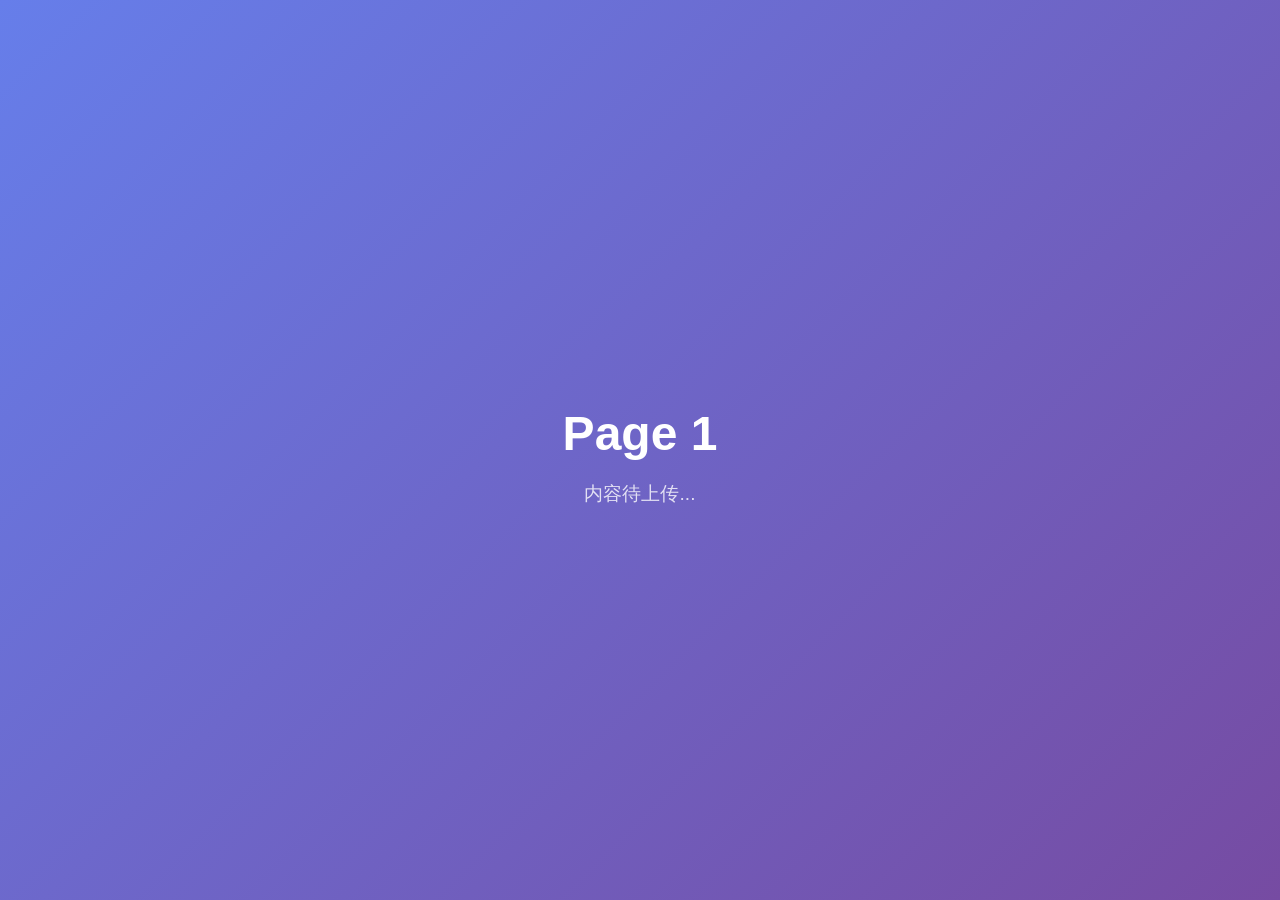
==== index-1.html @ 30d3187c "Add 5 placeholder pages" ====
<!DOCTYPE html>
<html lang="zh-CN">
<head>
    <meta charset="UTF-8">
    <meta name="viewport" content="width=device-width, initial-scale=1.0">
    <title>Page 1</title>
    <style>
        body {
            font-family: 'Segoe UI', 'PingFang SC', sans-serif;
            display: flex;
            justify-content: center;
            align-items: center;
            min-height: 100vh;
            margin: 0;
            background: linear-gradient(135deg, #667eea 0%, #764ba2 100%);
            color: white;
        }
        .container {
            text-align: center;
        }
        h1 {
            font-size: 3rem;
            margin-bottom: 1rem;
        }
        p {
            font-size: 1.2rem;
            opacity: 0.8;
        }
    </style>
</head>
<body>
    <div class="container">
        <h1>Page 1</h1>
        <p>内容待上传...</p>
    </div>
</body>
</html>
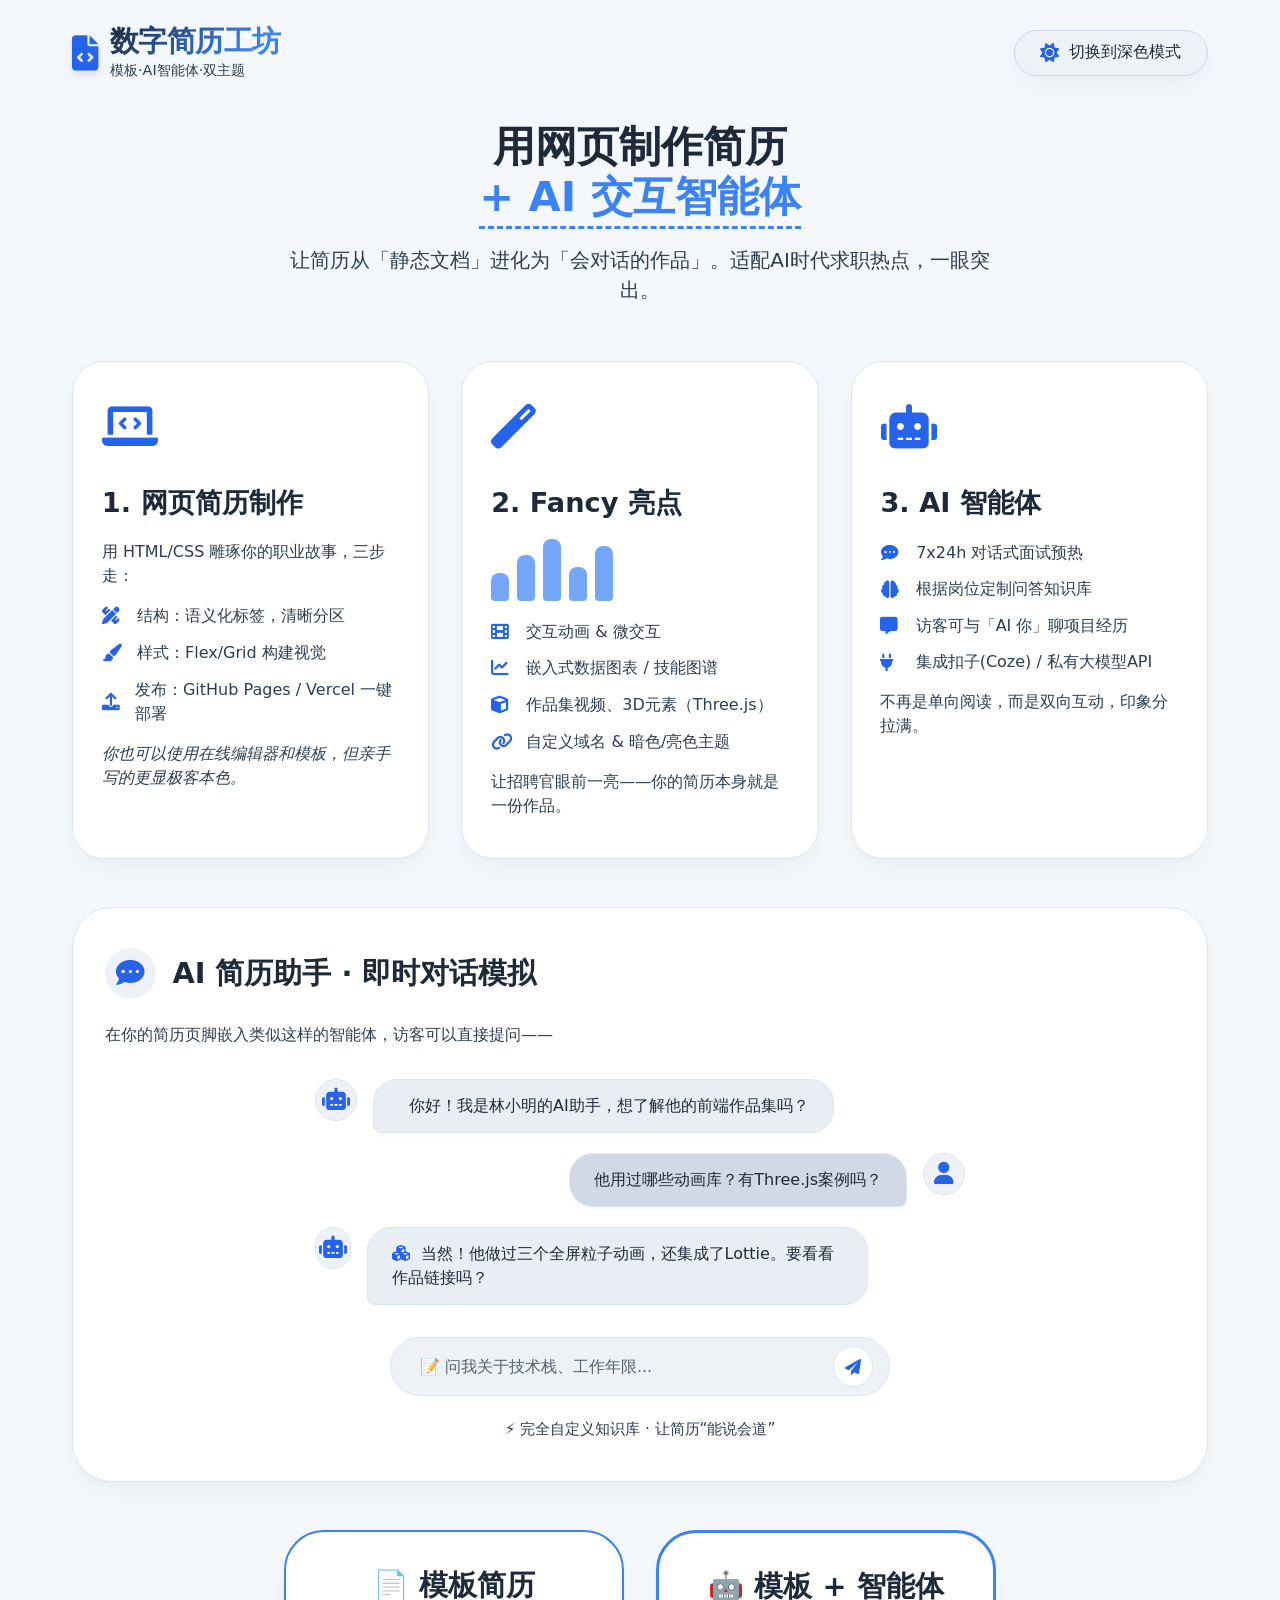
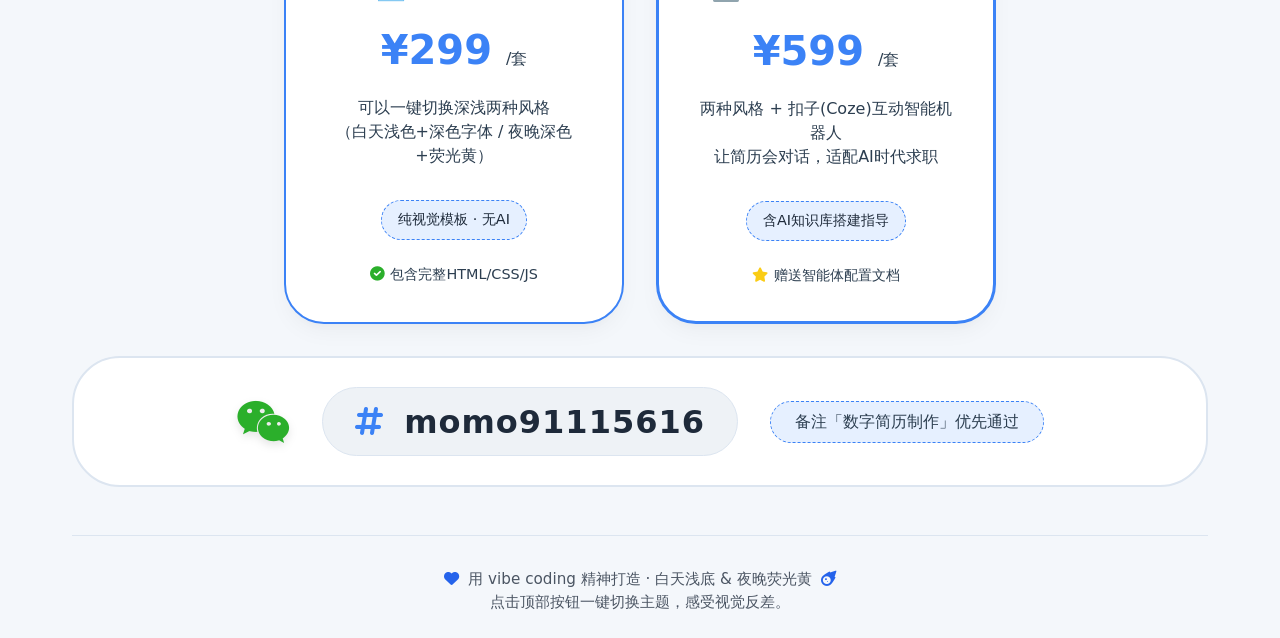
==== commit c88b58d7: "Update index-1.html" ====
--- a/index-1.html
+++ b/index-1.html
@@ -1,37 +1,663 @@
 <!DOCTYPE html>
-<html lang="zh-CN">
+<html lang="en">
 <head>
     <meta charset="UTF-8">
     <meta name="viewport" content="width=device-width, initial-scale=1.0">
-    <title>Page 1</title>
+    <title>数字简历工坊 · 网页模板 + AI智能体</title>
+    <!-- Font Awesome 6 (免费图标) -->
+    <link rel="stylesheet" href="https://cdnjs.cloudflare.com/ajax/libs/font-awesome/6.0.0-beta3/css/all.min.css">
     <style>
+        * {
+            margin: 0;
+            padding: 0;
+            box-sizing: border-box;
+            transition: background-color 0.3s ease, color 0.2s ease, border-color 0.2s ease, box-shadow 0.2s ease;
+        }
+
+        /* 两套主题变量 — 白天 & 夜晚（荧光黄）完全沿用第一版 */
+        body.theme-light {
+            --bg-body: #f4f7fb;
+            --bg-card: #ffffff;
+            --text-primary: #1e2a3a;
+            --text-secondary: #2c3e50;
+            --border-light: #dce5f0;
+            --accent-soft: #3b82f6;
+            --shadow: 0 10px 25px -5px rgba(0,0,0,0.05), 0 8px 10px -6px rgba(0,0,0,0.02);
+            --btn-bg: #eef2f6;
+            --btn-border: #cbd5e1;
+            --btn-hover: #e2e8f0;
+            --message-left: #e9eef4;
+            --message-right: #d1d9e6;
+            --icon-color: #2563eb;
+            --footer-text: #4b5563;
+            --chart-bar: #3b82f6;
+            --price-badge-bg: #e6f0ff;
+        }
+
+        body.theme-dark {
+            --bg-body: #0d1117;           /* 深色底 */
+            --bg-card: #161c24;           /* 卡片稍亮 */
+            --text-primary: #ffff66;       /* 荧光黄主字体 */
+            --text-secondary: #ffffb0;      /* 柔和荧光黄辅助 */
+            --border-light: #2d3748;
+            --accent-soft: #facc15;        /* 金 */
+            --shadow: 0 20px 30px -10px rgba(0,0,0,0.7);
+            --btn-bg: #1f2a3f;
+            --btn-border: #3e4c5d;
+            --btn-hover: #2b3b55;
+            --message-left: #1e2a3a;
+            --message-right: #2a384b;
+            --icon-color: #ffe066;
+            --footer-text: #c0c5cc;
+            --chart-bar: #ffe066;
+            --price-badge-bg: #2a384b;
+        }
+
         body {
-            font-family: 'Segoe UI', 'PingFang SC', sans-serif;
-            display: flex;
+            font-family: 'Inter', system-ui, -apple-system, BlinkMacSystemFont, 'Segoe UI', Roboto, sans-serif;
+            background-color: var(--bg-body);
+            color: var(--text-primary);
+            line-height: 1.5;
+            min-height: 100vh;
+            display: flex;
+            flex-direction: column;
+        }
+
+        .container {
+            max-width: 1200px;
+            margin: 0 auto;
+            padding: 1.5rem 2rem;
+            width: 100%;
+        }
+
+        /* 头部 (和第一版相同) */
+        .navbar {
+            display: flex;
+            justify-content: space-between;
+            align-items: center;
+            flex-wrap: wrap;
+            gap: 1.5rem;
+            margin-bottom: 2rem;
+        }
+
+        .logo-area {
+            display: flex;
+            align-items: center;
+            gap: 0.75rem;
+        }
+
+        .logo-icon {
+            font-size: 2.2rem;
+            color: var(--icon-color);
+            filter: drop-shadow(0 4px 4px rgba(0,0,0,0.1));
+        }
+
+        .logo-text h1 {
+            font-size: 1.8rem;
+            font-weight: 700;
+            letter-spacing: -0.02em;
+            background: linear-gradient(135deg, var(--text-primary) 0%, var(--accent-soft) 80%);
+            -webkit-background-clip: text;
+            -webkit-text-fill-color: transparent;
+            background-clip: text;
+            line-height: 1.2;
+        }
+
+        .logo-text p {
+            font-size: 0.9rem;
+            color: var(--text-secondary);
+            margin-top: 0.1rem;
+        }
+
+        /* 一键切换按钮 */
+        .theme-toggle-btn {
+            background: var(--btn-bg);
+            border: 1px solid var(--btn-border);
+            color: var(--text-primary);
+            padding: 0.7rem 1.6rem;
+            border-radius: 60px;
+            font-size: 1rem;
+            font-weight: 500;
+            cursor: pointer;
+            display: flex;
+            align-items: center;
+            gap: 10px;
+            box-shadow: var(--shadow);
+            backdrop-filter: blur(4px);
+            transition: all 0.2s;
+        }
+
+        .theme-toggle-btn i {
+            font-size: 1.2rem;
+            color: var(--icon-color);
+        }
+
+        .theme-toggle-btn:hover {
+            background: var(--btn-hover);
+            transform: scale(1.02);
+            border-color: var(--accent-soft);
+        }
+
+        /* 引言区 */
+        .hero {
+            text-align: center;
+            margin: 2.5rem 0 3.5rem;
+        }
+
+        .hero h2 {
+            font-size: 2.6rem;
+            font-weight: 800;
+            line-height: 1.2;
+            margin-bottom: 1rem;
+            color: var(--text-primary);
+        }
+
+        .hero .highlight {
+            color: var(--accent-soft);
+            border-bottom: 3px dashed var(--accent-soft);
+            display: inline-block;
+            padding-bottom: 4px;
+        }
+
+        .hero p {
+            font-size: 1.25rem;
+            max-width: 700px;
+            margin: 0 auto;
+            color: var(--text-secondary);
+        }
+
+        /* 三个核心卡片 (第一版的三块内容) */
+        .features-grid {
+            display: grid;
+            grid-template-columns: repeat(auto-fit, minmax(280px, 1fr));
+            gap: 2rem;
+            margin: 3rem 0 2.5rem;
+        }
+
+        .card {
+            background: var(--bg-card);
+            padding: 2rem 1.8rem;
+            border-radius: 32px;
+            border: 1px solid var(--border-light);
+            box-shadow: var(--shadow);
+            backdrop-filter: blur(2px);
+            transition: transform 0.2s;
+        }
+
+        .card:hover {
+            transform: translateY(-6px);
+        }
+
+        .card-icon {
+            font-size: 2.8rem;
+            color: var(--icon-color);
+            margin-bottom: 1.4rem;
+        }
+
+        .card h3 {
+            font-size: 1.7rem;
+            font-weight: 600;
+            margin-bottom: 1rem;
+            color: var(--text-primary);
+        }
+
+        .card p, .card li {
+            color: var(--text-secondary);
+            margin-bottom: 0.5rem;
+        }
+
+        .card ul {
+            list-style-type: none;
+            margin-top: 1rem;
+        }
+
+        .card li {
+            display: flex;
+            align-items: center;
+            gap: 0.7rem;
+            margin-bottom: 0.8rem;
+        }
+
+        .card li i {
+            color: var(--icon-color);
+            font-size: 1.1rem;
+            width: 1.5rem;
+        }
+
+        /* 小型图表 (装饰第二卡片，可选) */
+        .mini-chart {
+            display: flex;
+            align-items: flex-end;
+            gap: 8px;
+            margin: 1rem 0 1.2rem;
+            height: 60px;
+        }
+        .mini-chart .bar {
+            width: 18px;
+            background: var(--chart-bar);
+            border-radius: 8px 8px 4px 4px;
+            opacity: 0.7;
+        }
+        .mini-chart .bar:nth-child(1) { height: 28px; }
+        .mini-chart .bar:nth-child(2) { height: 46px; }
+        .mini-chart .bar:nth-child(3) { height: 62px; }
+        .mini-chart .bar:nth-child(4) { height: 34px; }
+        .mini-chart .bar:nth-child(5) { height: 55px; }
+
+        /* AI模拟对话区 (来自第一版) */
+        .ai-demo-section {
+            background: var(--bg-card);
+            border-radius: 2.5rem;
+            padding: 2.5rem 2rem;
+            margin: 3rem 0 2rem;
+            border: 1px solid var(--border-light);
+            box-shadow: var(--shadow);
+        }
+
+        .ai-demo-title {
+            display: flex;
+            align-items: center;
+            gap: 1rem;
+            font-size: 1.8rem;
+            font-weight: 650;
+            margin-bottom: 1.5rem;
+            color: var(--text-primary);
+        }
+
+        .ai-demo-title i {
+            color: var(--icon-color);
+            background: var(--btn-bg);
+            padding: 0.7rem;
+            border-radius: 50%;
+        }
+
+        .chat-simulation {
+            display: flex;
+            flex-direction: column;
+            gap: 1.2rem;
+            max-width: 650px;
+            margin: 2rem auto 0.5rem;
+        }
+
+        .message {
+            display: flex;
+            align-items: flex-start;
+            gap: 1rem;
+            max-width: 85%;
+        }
+
+        .message.left {
+            align-self: flex-start;
+        }
+
+        .message.right {
+            align-self: flex-end;
+            flex-direction: row-reverse;
+        }
+
+        .avatar {
+            background: var(--btn-bg);
+            border-radius: 40px;
+            width: 42px;
+            height: 42px;
+            display: flex;
+            align-items: center;
             justify-content: center;
-            align-items: center;
-            min-height: 100vh;
-            margin: 0;
-            background: linear-gradient(135deg, #667eea 0%, #764ba2 100%);
-            color: white;
-        }
-        .container {
+            font-size: 1.4rem;
+            color: var(--icon-color);
+            border: 1px solid var(--border-light);
+        }
+
+        .bubble {
+            background: var(--message-left);
+            padding: 0.9rem 1.5rem;
+            border-radius: 24px 24px 24px 8px;
+            color: var(--text-primary);
+            border: 1px solid var(--border-light);
+            box-shadow: 0 4px 8px rgba(0,0,0,0.02);
+            font-size: 1rem;
+            line-height: 1.5;
+        }
+
+        .message.right .bubble {
+            background: var(--message-right);
+            border-radius: 24px 24px 8px 24px;
+        }
+
+        .bubble i {
+            margin-right: 6px;
+            color: var(--icon-color);
+        }
+
+        .input-demo {
+            margin-top: 2rem;
+            display: flex;
+            align-items: center;
+            background: var(--btn-bg);
+            border-radius: 60px;
+            border: 1px solid var(--border-light);
+            padding: 0.5rem 1rem 0.5rem 1.8rem;
+            max-width: 500px;
+            margin-left: auto;
+            margin-right: auto;
+        }
+
+        .input-demo span {
+            color: var(--text-secondary);
+            opacity: 0.8;
+            font-size: 1rem;
+            flex: 1;
+        }
+
+        .input-demo i {
+            background: var(--bg-card);
+            padding: 0.7rem;
+            border-radius: 50%;
+            color: var(--icon-color);
+            border: 1px solid var(--border-light);
+        }
+
+        /* ========== 新增价格卡片 (来自最后一版) ========= */
+        .pricing-row {
+            display: flex;
+            flex-wrap: wrap;
+            gap: 2rem;
+            justify-content: center;
+            margin: 3rem 0 2rem;
+        }
+
+        .price-card {
+            background: var(--bg-card);
+            border-radius: 2.5rem;
+            padding: 2rem 2rem 2.2rem;
+            flex: 1 1 260px;
+            max-width: 340px;
+            border: 2px solid var(--accent-soft);
+            box-shadow: var(--shadow);
             text-align: center;
         }
-        h1 {
+
+        .price-card h3 {
+            font-size: 1.8rem;
+            font-weight: 700;
+            color: var(--text-primary);
+            margin-bottom: 0.8rem;
+        }
+
+        .price-tag {
+            font-size: 2.5rem;
+            font-weight: 800;
+            color: var(--accent-soft);
+            margin: 0.5rem 0;
+        }
+        .price-tag small {
+            font-size: 1rem;
+            font-weight: 400;
+            color: var(--text-secondary);
+        }
+
+        .price-desc {
+            color: var(--text-secondary);
+            font-size: 1rem;
+            margin: 1rem 0 1.5rem;
+            padding: 0 0.5rem;
+        }
+
+        .price-badge {
+            background: var(--price-badge-bg);
+            border: 1px dashed var(--accent-soft);
+            border-radius: 40px;
+            padding: 0.5rem 1rem;
+            color: var(--text-primary);
+            font-size: 0.9rem;
+            display: inline-block;
+            margin: 0.5rem 0;
+        }
+
+        .price-note {
+            color: var(--text-secondary);
+            font-size: 0.9rem;
+            margin-top: 1rem;
+            display: flex;
+            align-items: center;
+            justify-content: center;
+            gap: 0.4rem;
+        }
+        .price-note i {
+            color: var(--icon-color);
+        }
+
+        /* 联系方式区块 */
+        .contact-block {
+            background: var(--bg-card);
+            border-radius: 3rem;
+            padding: 1.8rem 2rem;
+            margin: 2rem 0 3rem;
+            border: 2px solid var(--border-light);
+            display: flex;
+            flex-wrap: wrap;
+            align-items: center;
+            justify-content: center;
+            gap: 2rem;
+        }
+
+        .wechat-icon {
             font-size: 3rem;
-            margin-bottom: 1rem;
-        }
-        p {
-            font-size: 1.2rem;
-            opacity: 0.8;
+            color: #2baf2b;
+            filter: drop-shadow(0 4px 4px rgba(0,0,0,0.1));
+        }
+
+        .contact-text {
+            font-size: 2rem;
+            font-weight: 700;
+            background: var(--btn-bg);
+            padding: 0.6rem 2rem;
+            border-radius: 60px;
+            border: 1px solid var(--border-light);
+            color: var(--text-primary);
+            letter-spacing: 1px;
+        }
+
+        .contact-text i {
+            color: var(--accent-soft);
+            margin-right: 8px;
+        }
+
+        .contact-remark {
+            background: var(--price-badge-bg);
+            border-radius: 60px;
+            padding: 0.5rem 1.5rem;
+            color: var(--text-secondary);
+            border: 1px dashed var(--accent-soft);
+            font-size: 1rem;
+        }
+
+        /* 页脚 (沿用) */
+        .footer-note {
+            margin-top: 3rem;
+            text-align: center;
+            color: var(--footer-text);
+            border-top: 1px solid var(--border-light);
+            padding-top: 2rem;
+            font-size: 0.95rem;
+        }
+
+        .footer-note i {
+            color: var(--icon-color);
+            margin: 0 4px;
+        }
+
+        @media (max-width: 600px) {
+            .navbar { flex-direction: column; align-items: flex-start; }
+            .hero h2 { font-size: 2rem; }
+            .container { padding: 1rem 1.2rem; }
+            .contact-text { font-size: 1.4rem; }
         }
     </style>
 </head>
-<body>
+<body class="theme-light">
     <div class="container">
-        <h1>Page 1</h1>
-        <p>内容待上传...</p>
+        <!-- 头部 (第一版) -->
+        <div class="navbar">
+            <div class="logo-area">
+                <i class="fas fa-file-code logo-icon"></i>
+                <div class="logo-text">
+                    <h1>数字简历工坊</h1>
+                    <p>模板·AI智能体·双主题</p>
+                </div>
+            </div>
+            <button class="theme-toggle-btn" id="themeToggleBtn">
+                <i class="fas fa-sun"></i> 切换到深色模式
+            </button>
+        </div>
+
+        <!-- 英雄区 (第一版文案) -->
+        <div class="hero">
+            <h2>
+                用网页制作简历 <br>
+                <span class="highlight">+ AI 交互智能体</span>
+            </h2>
+            <p>让简历从「静态文档」进化为「会对话的作品」。适配AI时代求职热点，一眼突出。</p>
+        </div>
+
+        <!-- 三个核心卡片 (完全复用第一版内容) -->
+        <div class="features-grid">
+            <!-- 卡片 1: 怎么用网页制作简历 -->
+            <div class="card">
+                <div class="card-icon"><i class="fas fa-laptop-code"></i></div>
+                <h3>1. 网页简历制作</h3>
+                <p>用 HTML/CSS 雕琢你的职业故事，三步走：</p>
+                <ul>
+                    <li><i class="fas fa-pencil-ruler"></i> 结构：语义化标签，清晰分区</li>
+                    <li><i class="fas fa-paint-brush"></i> 样式：Flex/Grid 构建视觉</li>
+                    <li><i class="fas fa-upload"></i> 发布：GitHub Pages / Vercel 一键部署</li>
+                </ul>
+                <p style="margin-top: 1rem; font-style: italic;">你也可以使用在线编辑器和模板，但亲手写的更显极客本色。</p>
+            </div>
+
+            <!-- 卡片 2: 网页简历fancy之处 (加了迷你柱状图装饰) -->
+            <div class="card">
+                <div class="card-icon"><i class="fas fa-magic"></i></div>
+                <h3>2. Fancy 亮点</h3>
+                <div class="mini-chart">
+                    <div class="bar"></div><div class="bar"></div><div class="bar"></div><div class="bar"></div><div class="bar"></div>
+                </div>
+                <ul>
+                    <li><i class="fas fa-film"></i> 交互动画 & 微交互</li>
+                    <li><i class="fas fa-chart-line"></i> 嵌入式数据图表 / 技能图谱</li>
+                    <li><i class="fas fa-cube"></i> 作品集视频、3D元素（Three.js）</li>
+                    <li><i class="fas fa-link"></i> 自定义域名 & 暗色/亮色主题</li>
+                </ul>
+                <p style="margin-top: 1rem;">让招聘官眼前一亮——你的简历本身就是一份作品。</p>
+            </div>
+
+            <!-- 卡片 3: AI交互智能体 -->
+            <div class="card">
+                <div class="card-icon"><i class="fas fa-robot"></i></div>
+                <h3>3. AI 智能体</h3>
+                <ul>
+                    <li><i class="fas fa-comment-dots"></i> 7x24h 对话式面试预热</li>
+                    <li><i class="fas fa-brain"></i> 根据岗位定制问答知识库</li>
+                    <li><i class="fas fa-message"></i> 访客可与「AI 你」聊项目经历</li>
+                    <li><i class="fas fa-plug"></i> 集成扣子(Coze) / 私有大模型API</li>
+                </ul>
+                <p style="margin-top: 1rem;">不再是单向阅读，而是双向互动，印象分拉满。</p>
+            </div>
+        </div>
+
+        <!-- AI 模拟对话 (沿用第一版) -->
+        <div class="ai-demo-section">
+            <div class="ai-demo-title">
+                <i class="fas fa-comment-dots"></i> 
+                <span>AI 简历助手 · 即时对话模拟</span>
+            </div>
+            <p style="color: var(--text-secondary); margin-bottom: 2rem;">在你的简历页脚嵌入类似这样的智能体，访客可以直接提问——</p>
+            
+            <div class="chat-simulation">
+                <div class="message left">
+                    <div class="avatar"><i class="fas fa-robot"></i></div>
+                    <div class="bubble"><i class="fas fa-hand-wave"></i> 你好！我是林小明的AI助手，想了解他的前端作品集吗？</div>
+                </div>
+                <div class="message right">
+                    <div class="avatar"><i class="fas fa-user"></i></div>
+                    <div class="bubble">他用过哪些动画库？有Three.js案例吗？</div>
+                </div>
+                <div class="message left">
+                    <div class="avatar"><i class="fas fa-robot"></i></div>
+                    <div class="bubble"><i class="fas fa-cubes"></i> 当然！他做过三个全屏粒子动画，还集成了Lottie。要看看作品链接吗？</div>
+                </div>
+            </div>
+
+            <div class="input-demo">
+                <span>📝 问我关于技术栈、工作年限...</span>
+                <i class="fas fa-paper-plane"></i>
+            </div>
+            <p style="text-align: center; margin-top: 1.4rem; color: var(--text-secondary); font-size: 0.95rem;">
+                ⚡ 完全自定义知识库 · 让简历“能说会道”
+            </p>
+        </div>
+
+        <!-- ========== 产品价格 (新增) ========= -->
+        <div class="pricing-row">
+            <!-- 套餐一：模板简历 299元/套 -->
+            <div class="price-card">
+                <h3>📄 模板简历</h3>
+                <div class="price-tag">¥299 <small>/套</small></div>
+                <p class="price-desc">可以一键切换深浅两种风格<br>（白天浅色+深色字体 / 夜晚深色+荧光黄）</p>
+                <div class="price-badge">纯视觉模板 · 无AI</div>
+                <div class="price-note"><i class="fas fa-check-circle" style="color:#2baf2b;"></i> 包含完整HTML/CSS/JS</div>
+            </div>
+            <!-- 套餐二：模板简历+扣子互动智能体 599元/套 -->
+            <div class="price-card" style="border-color: var(--accent-soft); border-width: 3px;">
+                <h3>🤖 模板 + 智能体</h3>
+                <div class="price-tag">¥599 <small>/套</small></div>
+                <p class="price-desc">两种风格 + 扣子(Coze)互动智能机器人<br>让简历会对话，适配AI时代求职</p>
+                <div class="price-badge">含AI知识库搭建指导</div>
+                <div class="price-note"><i class="fas fa-star" style="color: #facc15;"></i> 赠送智能体配置文档</div>
+            </div>
+        </div>
+
+        <!-- 联系方式 (wx) -->
+        <div class="contact-block">
+            <i class="fab fa-weixin wechat-icon"></i>
+            <span class="contact-text"><i class="fas fa-hashtag"></i> momo91115616</span>
+            <span class="contact-remark">备注「数字简历制作」优先通过</span>
+        </div>
+
+        <!-- 页脚 (第一版的轻松风格) -->
+        <div class="footer-note">
+            <i class="fas fa-heart"></i> 用 vibe coding 精神打造 · 白天浅底 & 夜晚荧光黄 <i class="fas fa-meteor"></i><br>
+            点击顶部按钮一键切换主题，感受视觉反差。
+        </div>
     </div>
+
+    <!-- 一键切换脚本 (与第一版一致) -->
+    <script>
+        (function() {
+            const body = document.body;
+            const toggleBtn = document.getElementById('themeToggleBtn');
+
+            function updateButtonText() {
+                if (body.classList.contains('theme-light')) {
+                    toggleBtn.innerHTML = '<i class="fas fa-sun"></i> 切换到深色模式';
+                } else {
+                    toggleBtn.innerHTML = '<i class="fas fa-moon"></i> 切换到白天模式';
+                }
+            }
+
+            toggleBtn.addEventListener('click', function() {
+                if (body.classList.contains('theme-light')) {
+                    body.classList.remove('theme-light');
+                    body.classList.add('theme-dark');
+                } else {
+                    body.classList.remove('theme-dark');
+                    body.classList.add('theme-light');
+                }
+                updateButtonText();
+            });
+
+            updateButtonText();
+        })();
+    </script>
 </body>
-</html>+</html>
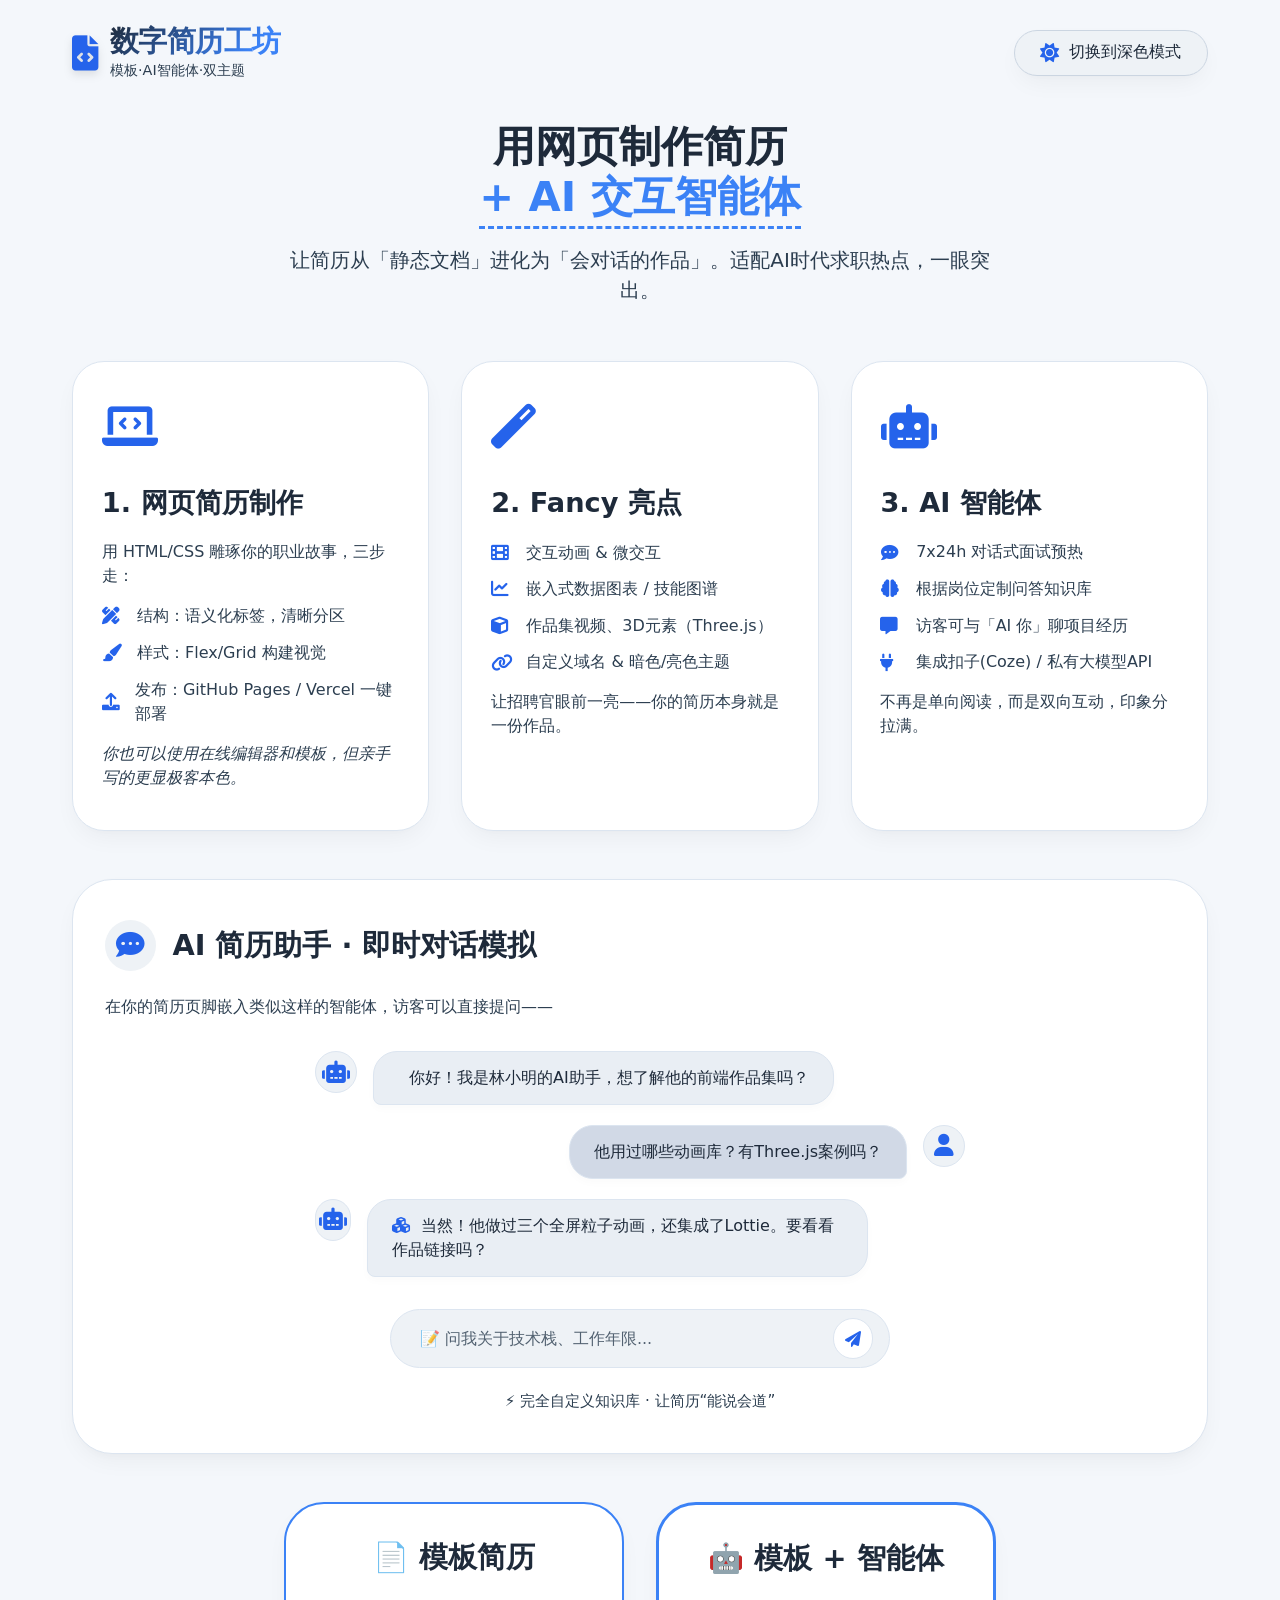
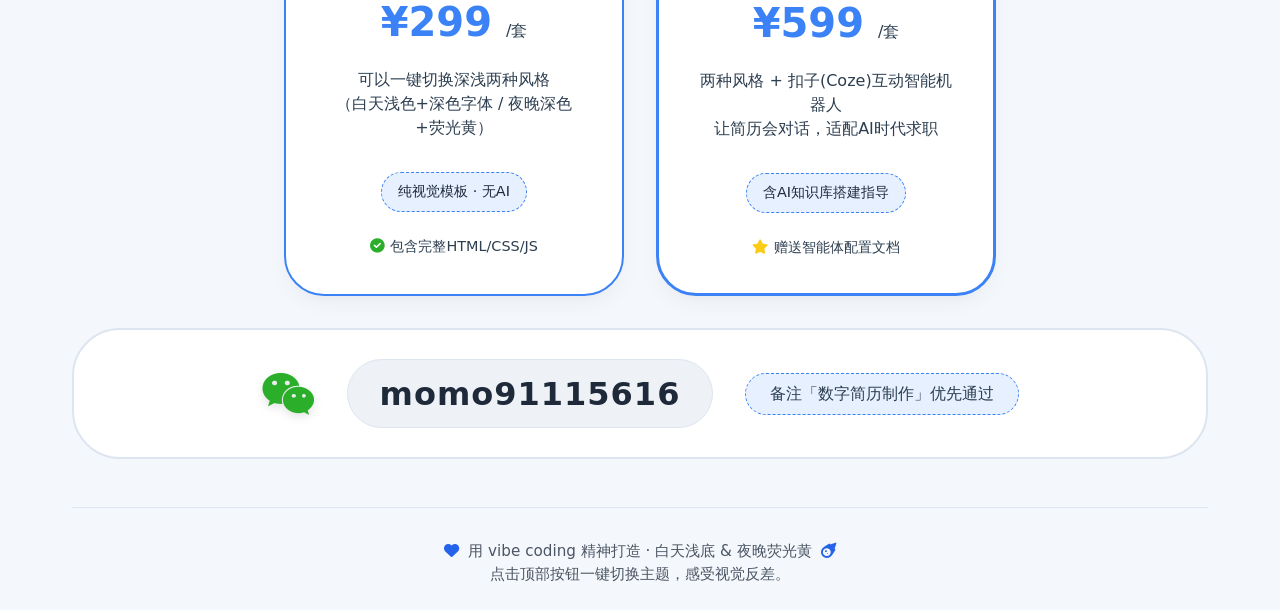
==== commit bf2b8654: "Update index-1.html" ====
--- a/index-1.html
+++ b/index-1.html
@@ -539,9 +539,6 @@
             <div class="card">
                 <div class="card-icon"><i class="fas fa-magic"></i></div>
                 <h3>2. Fancy 亮点</h3>
-                <div class="mini-chart">
-                    <div class="bar"></div><div class="bar"></div><div class="bar"></div><div class="bar"></div><div class="bar"></div>
-                </div>
                 <ul>
                     <li><i class="fas fa-film"></i> 交互动画 & 微交互</li>
                     <li><i class="fas fa-chart-line"></i> 嵌入式数据图表 / 技能图谱</li>
@@ -620,7 +617,7 @@
         <!-- 联系方式 (wx) -->
         <div class="contact-block">
             <i class="fab fa-weixin wechat-icon"></i>
-            <span class="contact-text"><i class="fas fa-hashtag"></i> momo91115616</span>
+            <span class="contact-text"></i> momo91115616</span>
             <span class="contact-remark">备注「数字简历制作」优先通过</span>
         </div>
 
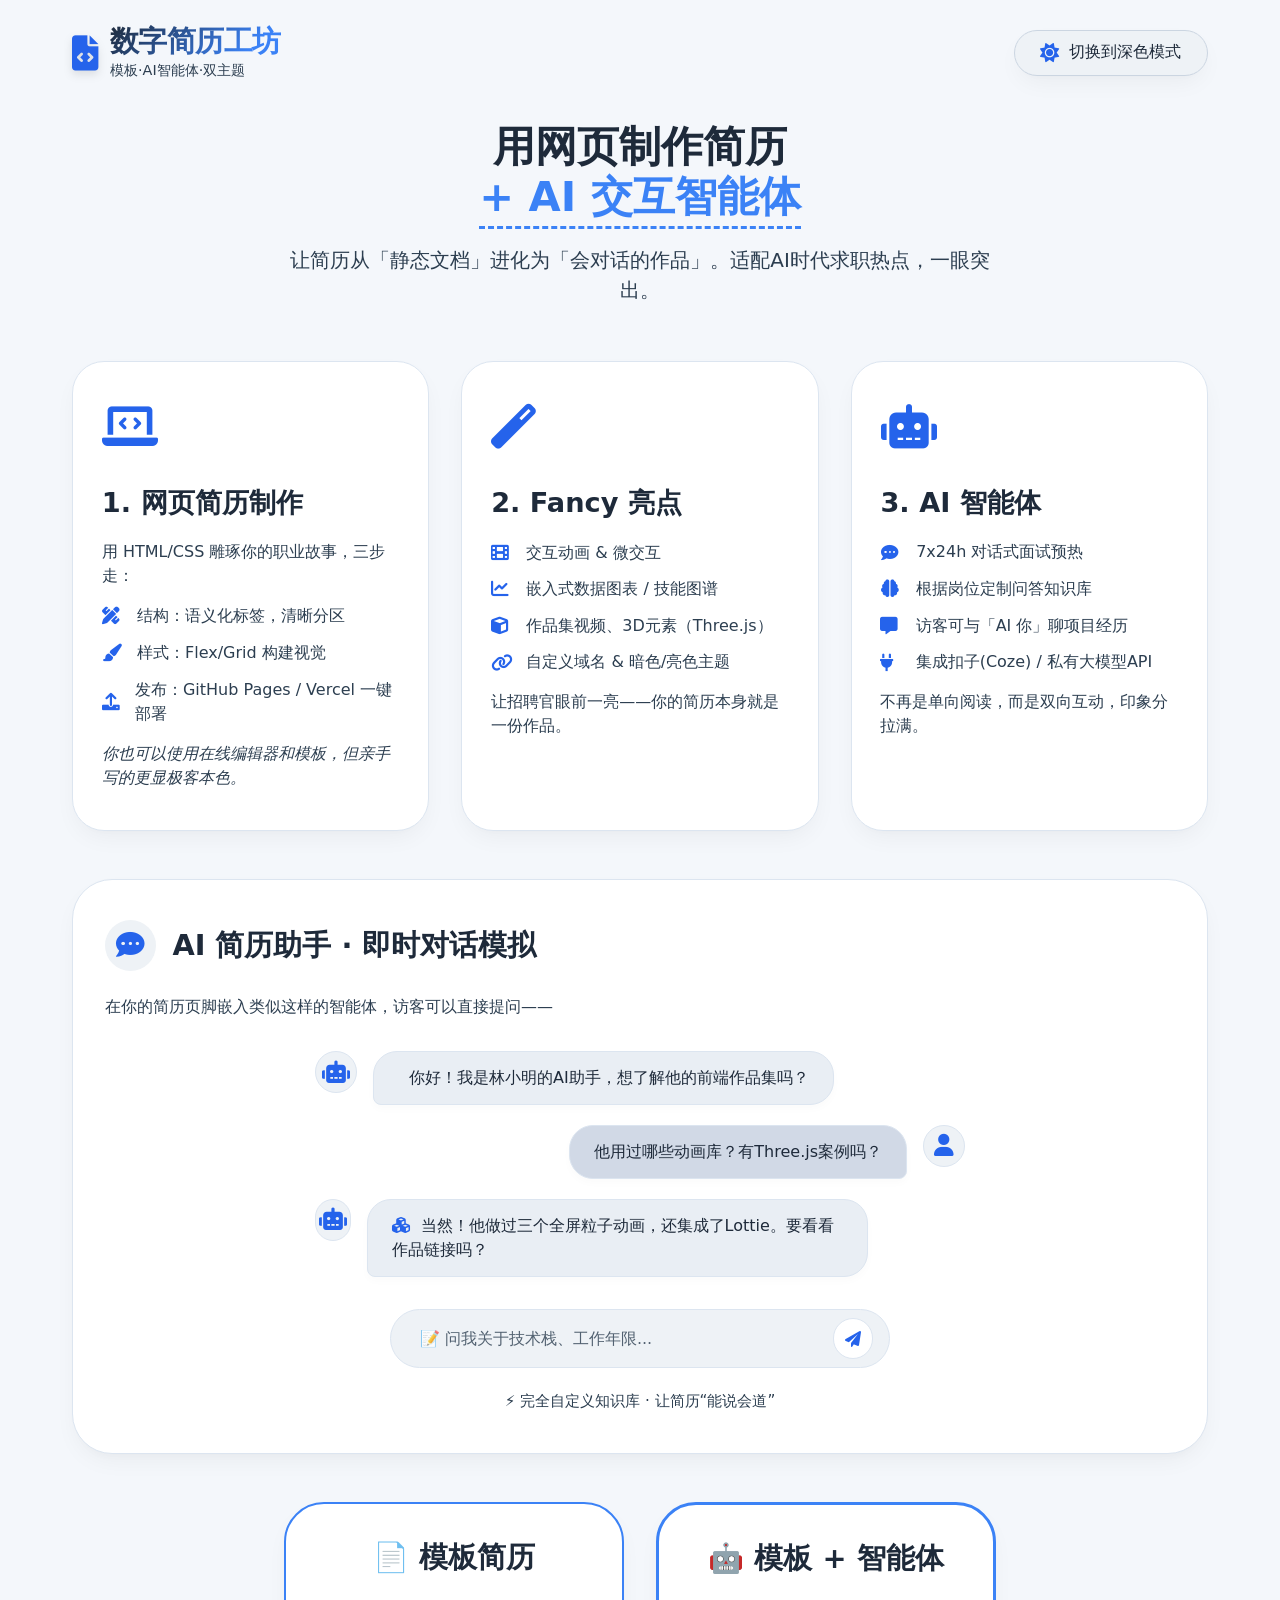
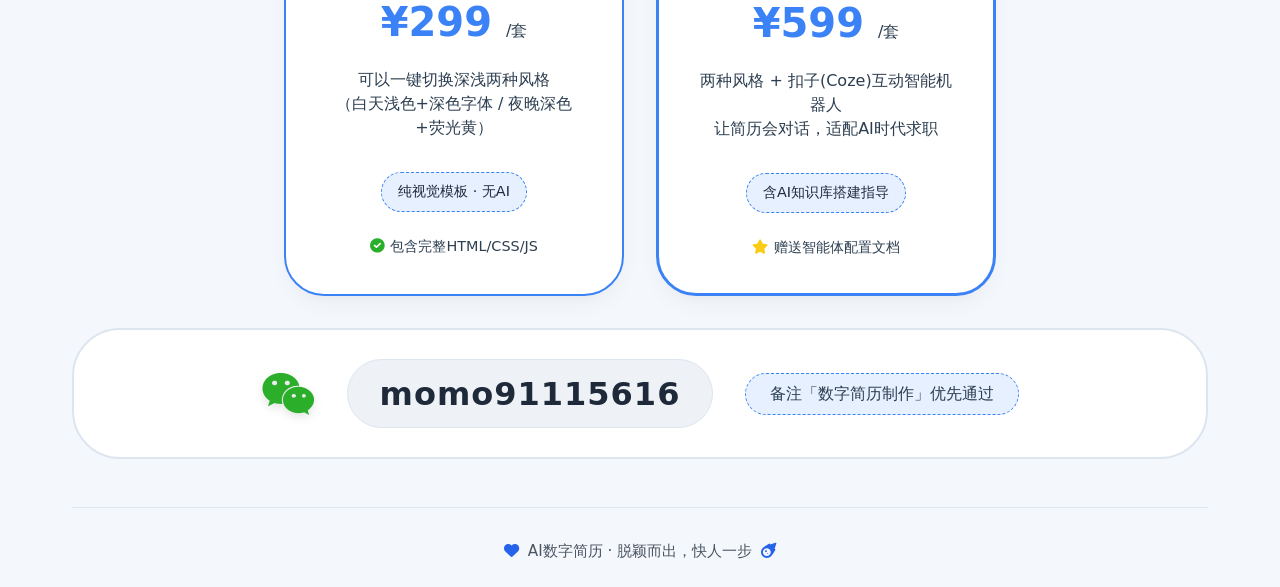
==== commit 710509af: "Update index-1.html" ====
--- a/index-1.html
+++ b/index-1.html
@@ -623,8 +623,8 @@
 
         <!-- 页脚 (第一版的轻松风格) -->
         <div class="footer-note">
-            <i class="fas fa-heart"></i> 用 vibe coding 精神打造 · 白天浅底 & 夜晚荧光黄 <i class="fas fa-meteor"></i><br>
-            点击顶部按钮一键切换主题，感受视觉反差。
+            <i class="fas fa-heart"></i> AI数字简历 · 脱颖而出，快人一步 <i class="fas fa-meteor"></i><br>
+
         </div>
     </div>
 
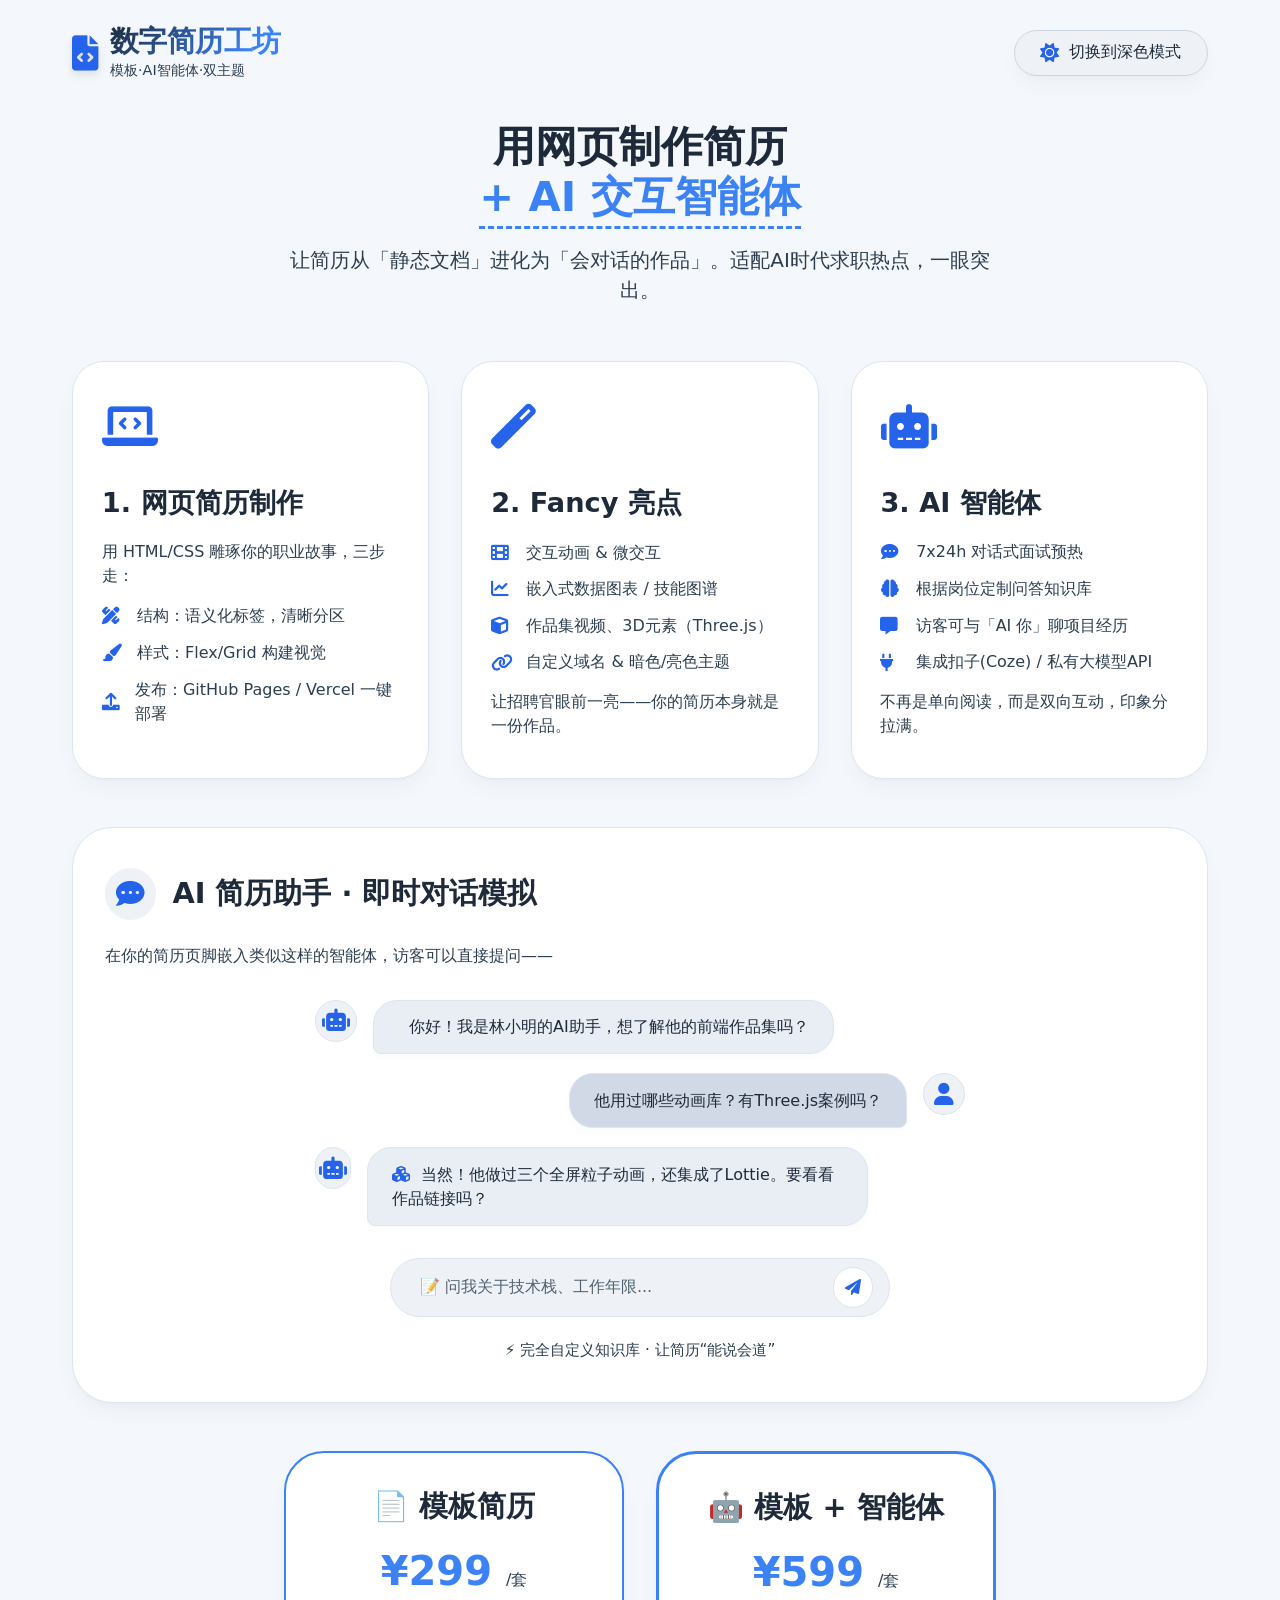
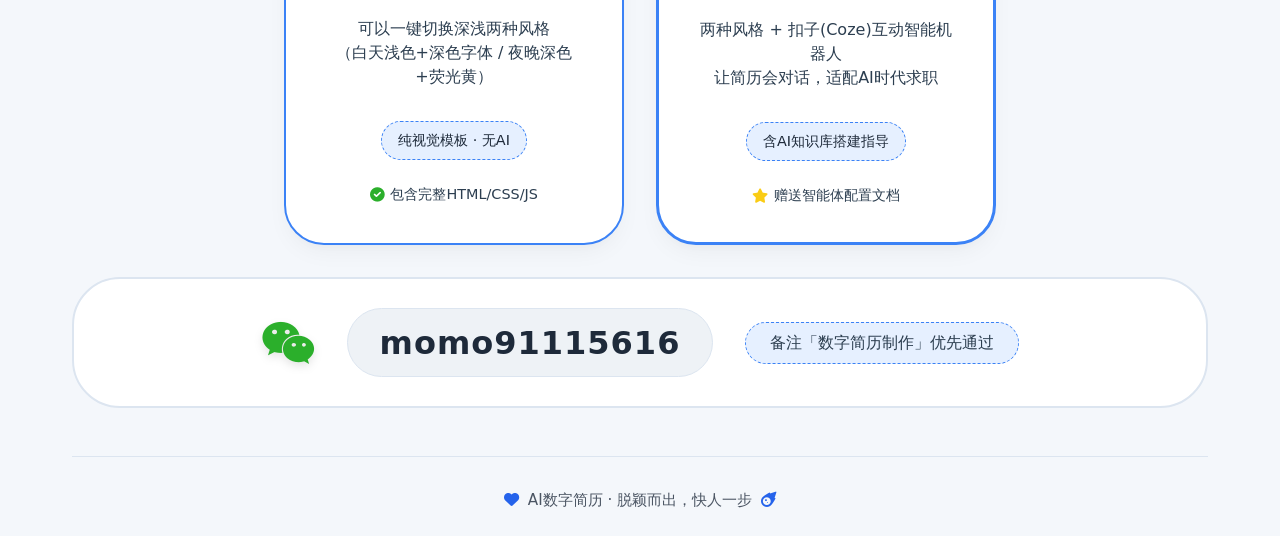
==== commit 2b588fc4: "Update index-1.html" ====
--- a/index-1.html
+++ b/index-1.html
@@ -532,7 +532,6 @@
                     <li><i class="fas fa-paint-brush"></i> 样式：Flex/Grid 构建视觉</li>
                     <li><i class="fas fa-upload"></i> 发布：GitHub Pages / Vercel 一键部署</li>
                 </ul>
-                <p style="margin-top: 1rem; font-style: italic;">你也可以使用在线编辑器和模板，但亲手写的更显极客本色。</p>
             </div>
 
             <!-- 卡片 2: 网页简历fancy之处 (加了迷你柱状图装饰) -->
